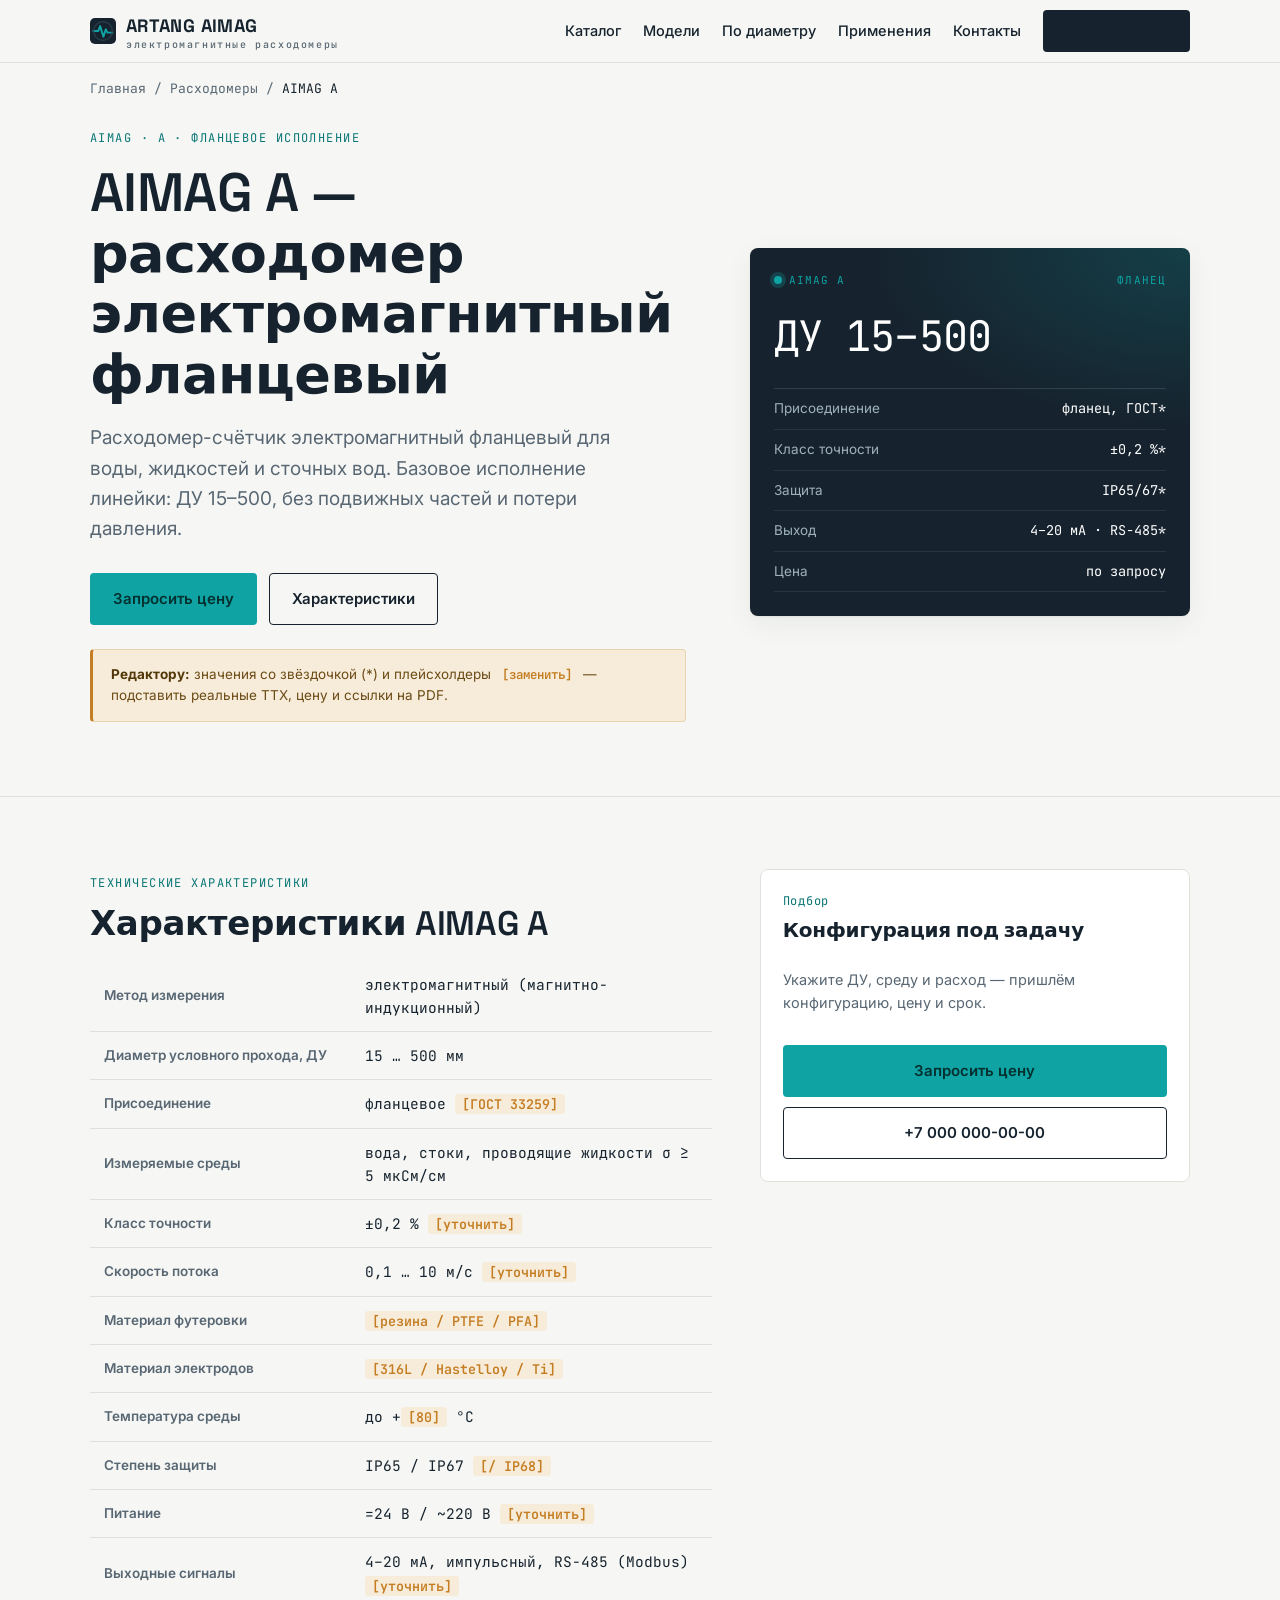
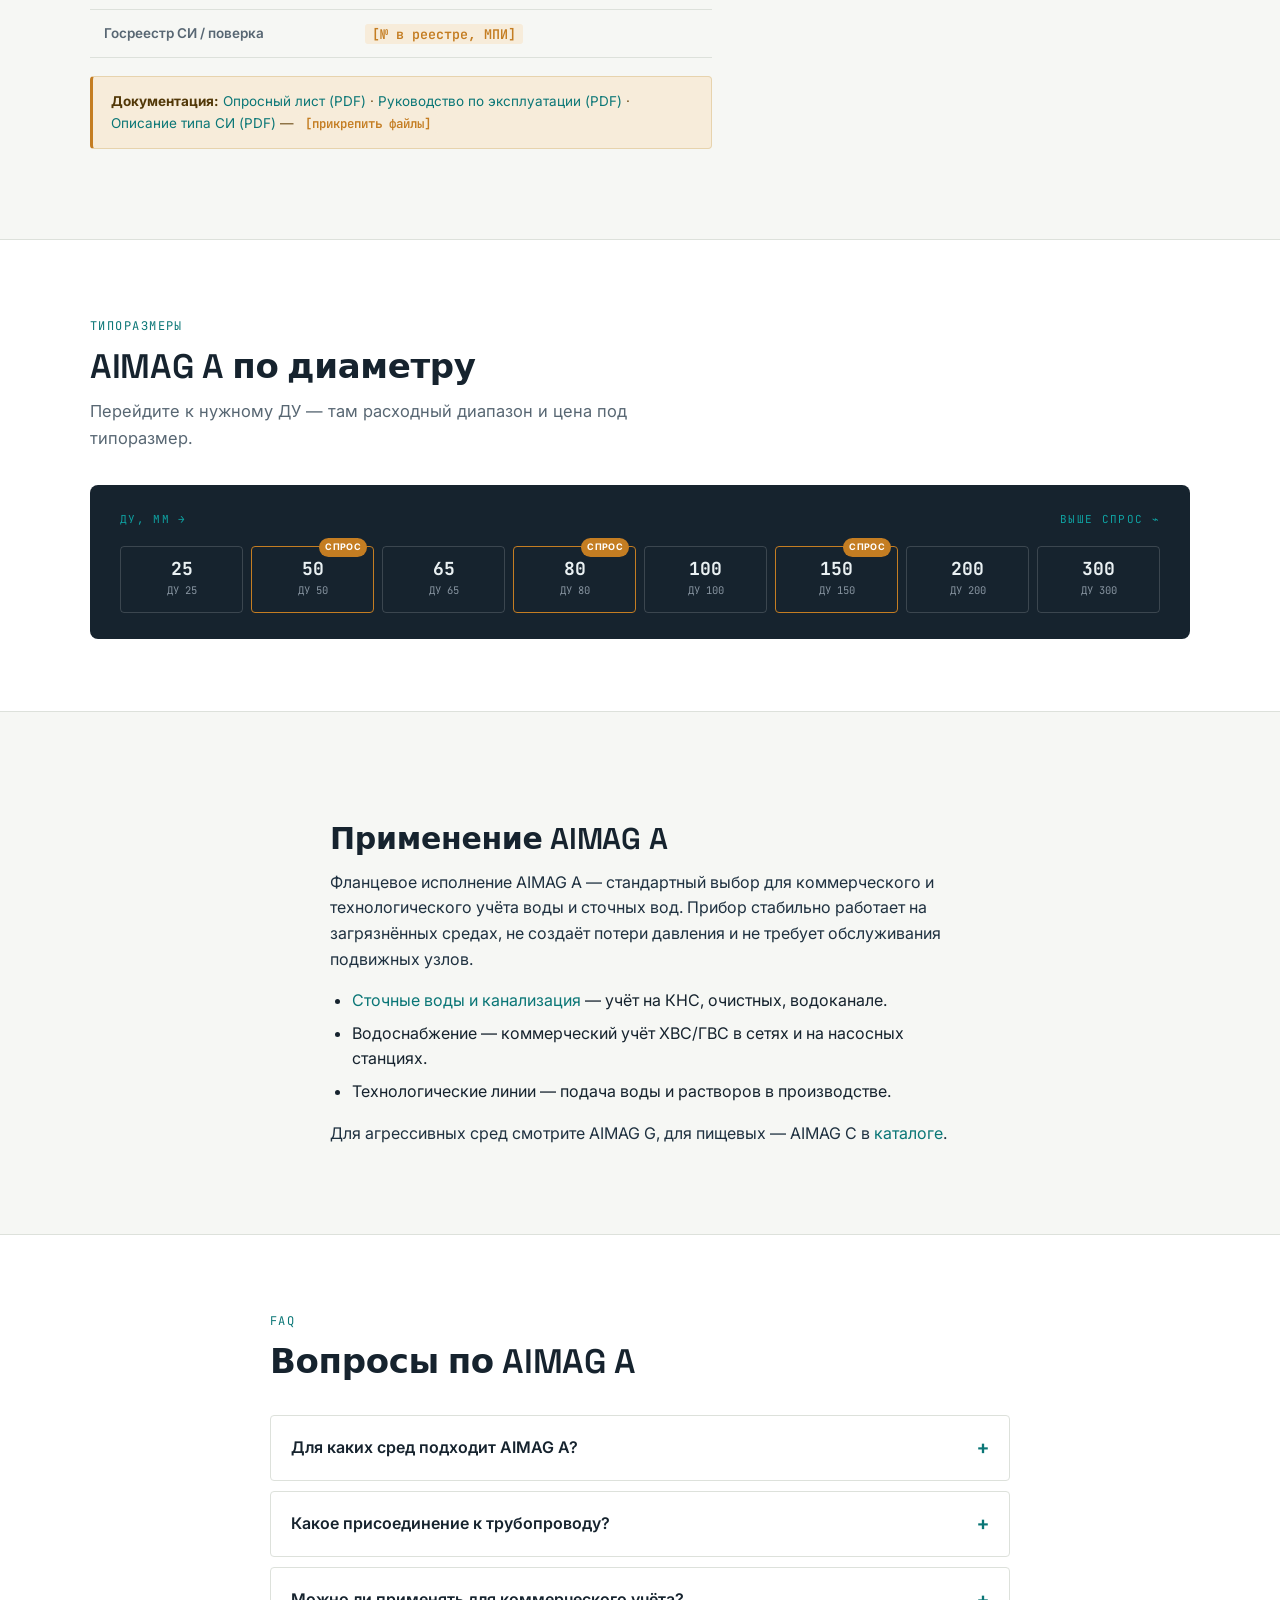
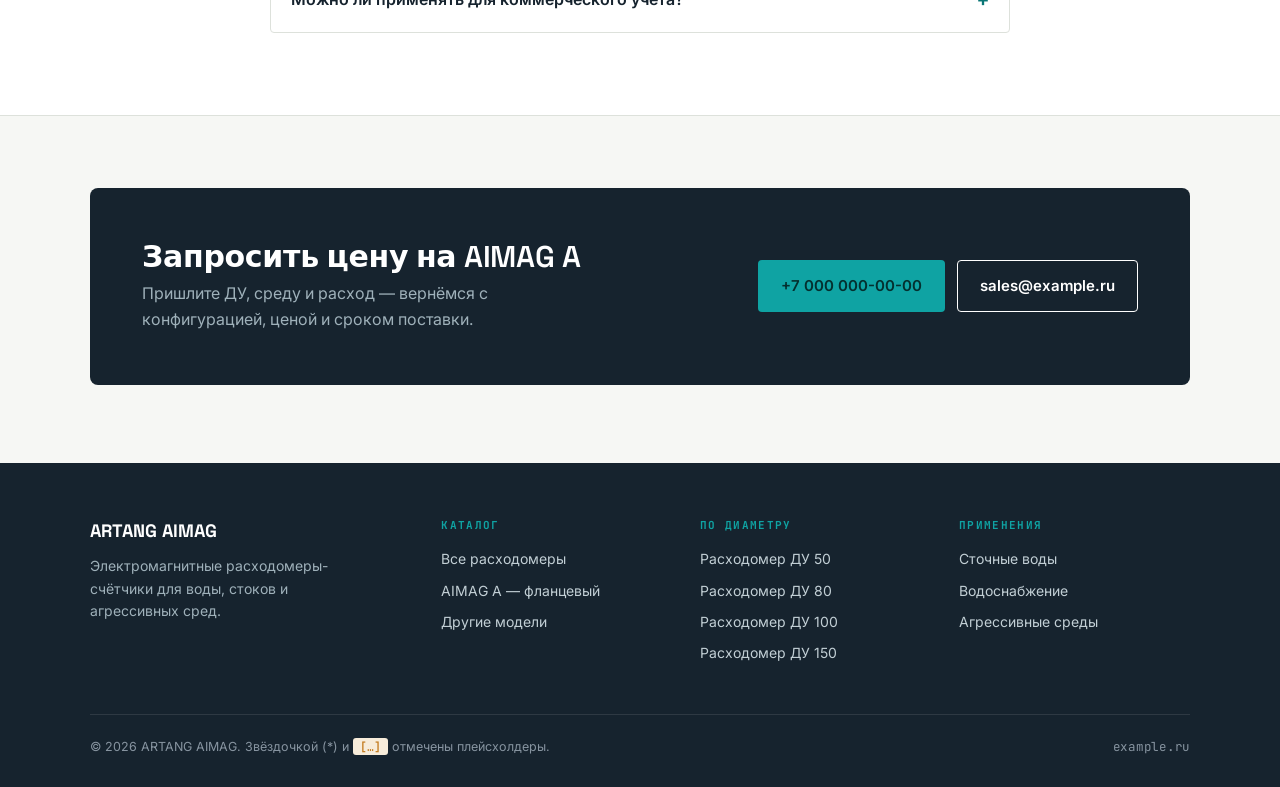
==== aimag-a/index.html @ 5b125af8 "Add files via upload" ====
<!DOCTYPE html>
<html lang="ru">
<head>
<meta charset="utf-8">
<meta name="viewport" content="width=device-width, initial-scale=1">
<title>AIMAG A — расходомер электромагнитный фланцевый: цена, характеристики, купить</title>
<meta name="description" content="AIMAG A — расходомер-счётчик электромагнитный фланцевый для воды и сточных вод. ДУ 15–500, фланцевое присоединение, выход 4–20 мА / RS-485. Характеристики, документация, цена и подбор.">
<link rel="canonical" href="https://example.ru/aimag-a/">
<link rel="icon" href="/assets/favicon.svg" type="image/svg+xml">
<meta property="og:type" content="product">
<meta property="og:locale" content="ru_RU">
<meta property="og:title" content="AIMAG A — расходомер электромагнитный фланцевый">
<meta property="og:description" content="Фланцевый электромагнитный расходомер-счётчик для воды и стоков. ДУ 15–500.">
<meta property="og:url" content="https://example.ru/aimag-a/">
<link rel="preconnect" href="https://fonts.googleapis.com">
<link rel="preconnect" href="https://fonts.gstatic.com" crossorigin>
<link href="https://fonts.googleapis.com/css2?family=Space+Grotesk:wght@500;600;700&family=Inter:wght@400;500;600&family=JetBrains+Mono:wght@400;500;600&display=swap" rel="stylesheet">
<link rel="stylesheet" href="/assets/site.css">
<script type="application/ld+json">
{"@context":"https://schema.org","@graph":[
 {"@type":"Product","@id":"https://example.ru/aimag-a/#product","name":"AIMAG A — расходомер электромагнитный фланцевый","brand":{"@type":"Brand","name":"ARTANG AIMAG"},"category":"Электромагнитные расходомеры","description":"Фланцевый электромагнитный расходомер-счётчик для воды, жидкостей и сточных вод. ДУ 15–500.","sku":"AIMAG-A","offers":{"@type":"Offer","priceCurrency":"RUB","price":"0","availability":"https://schema.org/InStock","url":"https://example.ru/aimag-a/","seller":{"@type":"Organization","name":"ARTANG AIMAG"}}},
 {"@type":"BreadcrumbList","itemListElement":[
   {"@type":"ListItem","position":1,"name":"Главная","item":"https://example.ru/"},
   {"@type":"ListItem","position":2,"name":"Электромагнитные расходомеры","item":"https://example.ru/elektromagnitnye-rashodomery/"},
   {"@type":"ListItem","position":3,"name":"AIMAG A — фланцевый","item":"https://example.ru/aimag-a/"}]},
 {"@type":"FAQPage","mainEntity":[
   {"@type":"Question","name":"Для каких сред подходит AIMAG A?","acceptedAnswer":{"@type":"Answer","text":"Для электропроводящих жидкостей: питьевой и технической воды, сточных вод, растворов с проводимостью от 5 мкСм/см."}},
   {"@type":"Question","name":"Какое присоединение у AIMAG A?","acceptedAnswer":{"@type":"Answer","text":"Фланцевое присоединение по ГОСТ для ДУ 15–500. Ответные фланцы и крепёж — по запросу."}}]}
]}
</script>
</head>
<body>

<header class="site-head">
  <div class="wrap row">
    <a class="brand" href="/"><svg class="mark" viewBox="0 0 32 32" aria-hidden="true"><rect width="32" height="32" rx="6" fill="#16232e"/><path d="M4 16h6l2.5-6 4 13 3-9 2 4h6" fill="none" stroke="#0fa3a3" stroke-width="2.4" stroke-linecap="round" stroke-linejoin="round"/><circle cx="16" cy="16" r="11.5" fill="none" stroke="#2c4150" stroke-width="1.4"/></svg><span>ARTANG&nbsp;AIMAG<small>электромагнитные расходомеры</small></span></a>
    <button class="burger" aria-label="Меню" onclick="document.getElementById('nav').classList.toggle('open')">☰</button>
    <nav class="nav" id="nav">
      <a href="/elektromagnitnye-rashodomery/">Каталог</a>
      <a href="/elektromagnitnye-rashodomery/#modeli">Модели</a>
      <a href="/elektromagnitnye-rashodomery/#diametry">По диаметру</a>
      <a href="/elektromagnitnye-rashodomery/#primeneniya">Применения</a>
      <a href="/#kontakty">Контакты</a>
      <a class="head-cta" href="#zapros">Запросить цену</a>
    </nav>
  </div>
</header>

<div class="wrap"><nav class="crumbs"><a href="/">Главная</a> / <a href="/elektromagnitnye-rashodomery/">Расходомеры</a> / <span>AIMAG A</span></nav></div>

<main>
  <section class="hero" style="padding-top:8px">
    <div class="wrap hero-grid">
      <div>
        <span class="eyebrow">AIMAG · A · фланцевое исполнение</span>
        <h1>AIMAG A — расходомер электромагнитный фланцевый</h1>
        <p class="lede">Расходомер-счётчик электромагнитный фланцевый для воды, жидкостей и сточных вод. Базовое исполнение линейки: ДУ 15–500, без подвижных частей и потери давления.</p>
        <div class="hero-cta">
          <a class="btn btn-primary" href="#zapros">Запросить цену</a>
          <a class="btn btn-ghost" href="#harakteristiki">Характеристики</a>
        </div>
        <div class="note" style="margin-top:24px"><b>Редактору:</b> значения со звёздочкой (*) и плейсхолдеры <span class="ph">[заменить]</span> — подставить реальные ТТХ, цену и ссылки на PDF.</div>
      </div>
      <aside class="readout" aria-label="Параметры AIMAG A">
        <div class="rd-top"><span><span class="rd-dot"></span>AIMAG A</span><span>фланец</span></div>
        <div class="rd-main mono">ДУ 15–500</div>
        <div class="rd-rows">
          <div class="rd-row"><span class="k">Присоединение</span><span class="v">фланец, ГОСТ*</span></div>
          <div class="rd-row"><span class="k">Класс точности</span><span class="v">±0,2 %*</span></div>
          <div class="rd-row"><span class="k">Защита</span><span class="v">IP65/67*</span></div>
          <div class="rd-row"><span class="k">Выход</span><span class="v">4–20 мА · RS-485*</span></div>
          <div class="rd-row"><span class="k">Цена</span><span class="v">по запросу</span></div>
        </div>
      </aside>
    </div>
  </section>

  <section class="section" id="harakteristiki">
    <div class="wrap" style="display:grid;grid-template-columns:1.3fr .9fr;gap:48px;align-items:start">
      <div>
        <div class="sec-head" style="margin-bottom:18px"><span class="eyebrow">Технические характеристики</span><h2>Характеристики AIMAG A</h2></div>
        <table class="spec-table">
          <tbody>
            <tr><th>Метод измерения</th><td>электромагнитный (магнитно-индукционный)</td></tr>
            <tr><th>Диаметр условного прохода, ДУ</th><td>15 … 500 мм</td></tr>
            <tr><th>Присоединение</th><td>фланцевое <span class="ph">[ГОСТ 33259]</span></td></tr>
            <tr><th>Измеряемые среды</th><td>вода, стоки, проводящие жидкости σ ≥ 5 мкСм/см</td></tr>
            <tr><th>Класс точности</th><td>±0,2 % <span class="ph">[уточнить]</span></td></tr>
            <tr><th>Скорость потока</th><td>0,1 … 10 м/с <span class="ph">[уточнить]</span></td></tr>
            <tr><th>Материал футеровки</th><td><span class="ph">[резина / PTFE / PFA]</span></td></tr>
            <tr><th>Материал электродов</th><td><span class="ph">[316L / Hastelloy / Ti]</span></td></tr>
            <tr><th>Температура среды</th><td>до +<span class="ph">[80]</span> °C</td></tr>
            <tr><th>Степень защиты</th><td>IP65 / IP67 <span class="ph">[/ IP68]</span></td></tr>
            <tr><th>Питание</th><td>=24 В / ~220 В <span class="ph">[уточнить]</span></td></tr>
            <tr><th>Выходные сигналы</th><td>4–20 мА, импульсный, RS-485 (Modbus) <span class="ph">[уточнить]</span></td></tr>
            <tr><th>Госреестр СИ / поверка</th><td><span class="ph">[№ в реестре, МПИ]</span></td></tr>
          </tbody>
        </table>
        <div class="note"><b>Документация:</b> <a href="#">Опросный лист (PDF)</a> · <a href="#">Руководство по эксплуатации (PDF)</a> · <a href="#">Описание типа СИ (PDF)</a> — <span class="ph">[прикрепить файлы]</span></div>
      </div>

      <aside>
        <div class="card" style="position:sticky;top:78px">
          <span class="code">Подбор</span>
          <h3 style="margin-bottom:12px">Конфигурация под задачу</h3>
          <p class="desc" style="flex:none">Укажите ДУ, среду и расход — пришлём конфигурацию, цену и срок.</p>
          <a class="btn btn-primary" style="margin-top:16px;justify-content:center" href="#zapros">Запросить цену</a>
          <a class="btn btn-ghost" style="margin-top:10px;justify-content:center" href="tel:+70000000000">+7 000 000-00-00</a>
        </div>
      </aside>
    </div>
  </section>

  <section class="section alt">
    <div class="wrap">
      <div class="sec-head"><span class="eyebrow">Типоразмеры</span><h2>AIMAG A по диаметру</h2><p>Перейдите к нужному ДУ — там расходный диапазон и цена под типоразмер.</p></div>
      <nav class="du-scale" aria-label="ДУ для AIMAG A">
        <div class="lbl"><span>ДУ, мм →</span><span>выше спрос ⌁</span></div>
        <div class="du-track">
          <a class="du-chip" href="/du-50/?d=25"><b>25</b><span>ДУ 25</span></a>
          <a class="du-chip hot" href="/du-50/"><b>50</b><span>ДУ 50</span></a>
          <a class="du-chip" href="/du-50/?d=65"><b>65</b><span>ДУ 65</span></a>
          <a class="du-chip hot" href="/du-50/?d=80"><b>80</b><span>ДУ 80</span></a>
          <a class="du-chip" href="/du-50/?d=100"><b>100</b><span>ДУ 100</span></a>
          <a class="du-chip hot" href="/du-50/?d=150"><b>150</b><span>ДУ 150</span></a>
          <a class="du-chip" href="/du-50/?d=200"><b>200</b><span>ДУ 200</span></a>
          <a class="du-chip" href="/du-50/?d=300"><b>300</b><span>ДУ 300</span></a>
        </div>
      </nav>
    </div>
  </section>

  <section class="section">
    <div class="wrap prose">
      <h2>Применение AIMAG A</h2>
      <p>Фланцевое исполнение AIMAG A — стандартный выбор для коммерческого и технологического учёта воды и сточных вод. Прибор стабильно работает на загрязнённых средах, не создаёт потери давления и не требует обслуживания подвижных узлов.</p>
      <ul>
        <li><a href="/rashodomer-stochnyh-vod/">Сточные воды и канализация</a> — учёт на КНС, очистных, водоканале.</li>
        <li>Водоснабжение — коммерческий учёт ХВС/ГВС в сетях и на насосных станциях.</li>
        <li>Технологические линии — подача воды и растворов в производстве.</li>
      </ul>
      <p>Для агрессивных сред смотрите AIMAG G, для пищевых — AIMAG C в <a href="/elektromagnitnye-rashodomery/#modeli">каталоге</a>.</p>
    </div>
  </section>

  <section class="section alt">
    <div class="wrap" style="max-width:820px">
      <div class="sec-head"><span class="eyebrow">FAQ</span><h2>Вопросы по AIMAG A</h2></div>
      <div class="faq">
        <details><summary>Для каких сред подходит AIMAG A?</summary><div class="ans">Для электропроводящих жидкостей: питьевой и технической воды, сточных вод, растворов с проводимостью от 5 мкСм/см.</div></details>
        <details><summary>Какое присоединение к трубопроводу?</summary><div class="ans">Фланцевое для ДУ 15–500. Тип фланцев и крепёж уточняются при заказе под ваш стандарт.</div></details>
        <details><summary>Можно ли применять для коммерческого учёта?</summary><div class="ans">Да, при действующей поверке и внесении типа в Госреестр СИ. Сведения предоставляются при заказе.</div></details>
      </div>
    </div>
  </section>

  <section class="section" id="zapros">
    <div class="wrap"><div class="cta-band">
      <div><h2>Запросить цену на AIMAG A</h2><p>Пришлите ДУ, среду и расход — вернёмся с конфигурацией, ценой и сроком поставки.</p></div>
      <div style="display:flex;gap:12px;flex-wrap:wrap">
        <a class="btn btn-primary" href="tel:+70000000000">+7 000 000-00-00</a>
        <a class="btn btn-ghost" style="color:#fff;border-color:#fff" href="mailto:sales@example.ru">sales@example.ru</a>
      </div>
    </div></div>
  </section>
</main>

<footer class="site-foot">
  <div class="wrap">
    <div class="foot-grid">
      <div><div class="foot-brand">ARTANG AIMAG</div><p style="margin-top:10px;font-size:14px;max-width:30ch">Электромагнитные расходомеры-счётчики для воды, стоков и агрессивных сред.</p></div>
      <div><h4>Каталог</h4><a href="/elektromagnitnye-rashodomery/">Все расходомеры</a><a href="/aimag-a/">AIMAG A — фланцевый</a><a href="/elektromagnitnye-rashodomery/#modeli">Другие модели</a></div>
      <div><h4>По диаметру</h4><a href="/du-50/">Расходомер ДУ 50</a><a href="/du-50/?d=80">Расходомер ДУ 80</a><a href="/du-50/?d=100">Расходомер ДУ 100</a><a href="/du-50/?d=150">Расходомер ДУ 150</a></div>
      <div><h4>Применения</h4><a href="/rashodomer-stochnyh-vod/">Сточные воды</a><a href="/elektromagnitnye-rashodomery/#primeneniya">Водоснабжение</a><a href="/elektromagnitnye-rashodomery/#primeneniya">Агрессивные среды</a></div>
    </div>
    <div class="foot-bot"><span>© 2026 ARTANG AIMAG. Звёздочкой (*) и <span class="ph">[…]</span> отмечены плейсхолдеры.</span><span class="mono">example.ru</span></div>
  </div>
</footer>
</body>
</html>
---- assets/site.css ----
/* ARTANG AIMAG — электромагнитные расходомеры · приборная дизайн-система КИПиА */
:root{
  --ink:#16232e;--ink-2:#1f3140;--paper:#f6f7f4;--paper-2:#eef0eb;--card:#ffffff;
  --steel:#586773;--steel-2:#8794a0;--line:#dde1db;
  --signal:#0fa3a3;--signal-dp:#0a7676;--signal-bg:#e3f4f3;
  --amber:#c47d22;--amber-bg:#f7ecda;--danger:#b4452f;
  --maxw:1180px;--gut:clamp(18px,4vw,40px);--r:4px;--r-lg:8px;
  --shadow:0 1px 2px rgba(22,35,46,.06),0 8px 28px rgba(22,35,46,.06);
  --f-disp:"Space Grotesk",system-ui,sans-serif;
  --f-body:"Inter",system-ui,-apple-system,sans-serif;
  --f-mono:"JetBrains Mono",ui-monospace,"SF Mono",Menlo,monospace;
}
*{box-sizing:border-box}
html{scroll-behavior:smooth}
body{margin:0;background:var(--paper);color:var(--ink);font-family:var(--f-body);font-size:16px;line-height:1.6;-webkit-font-smoothing:antialiased;text-rendering:optimizeLegibility}
img{max-width:100%;display:block}
a{color:var(--signal-dp);text-decoration:none}
a:hover{text-decoration:underline}
h1,h2,h3{font-family:var(--f-disp);font-weight:600;line-height:1.12;letter-spacing:-.01em;color:var(--ink);margin:0}
.wrap{max-width:var(--maxw);margin:0 auto;padding-inline:var(--gut)}
.mono{font-family:var(--f-mono);font-variant-numeric:tabular-nums;letter-spacing:-.02em}
.eyebrow{font-family:var(--f-mono);font-size:12px;letter-spacing:.12em;text-transform:uppercase;color:var(--signal-dp)}
.site-head{position:sticky;top:0;z-index:50;background:rgba(246,247,244,.86);backdrop-filter:saturate(1.2) blur(10px);border-bottom:1px solid var(--line)}
.site-head .row{display:flex;align-items:center;gap:24px;height:62px}
.brand{display:flex;align-items:center;gap:10px;font-family:var(--f-disp);font-weight:700;font-size:18px;letter-spacing:.02em;color:var(--ink)}
.brand:hover{text-decoration:none}
.brand .mark{width:26px;height:26px;flex:0 0 auto}
.brand small{font-family:var(--f-mono);font-weight:500;font-size:10px;letter-spacing:.16em;color:var(--steel);display:block;line-height:1}
.nav{display:flex;gap:22px;margin-left:auto;align-items:center}
.nav a{color:var(--ink);font-size:14.5px;font-weight:500}
.nav a:hover{color:var(--signal-dp);text-decoration:none}
.head-cta{display:inline-flex;align-items:center;gap:8px;background:var(--ink);color:#fff;padding:9px 16px;border-radius:var(--r);font-size:14px;font-weight:600}
.head-cta:hover{background:var(--signal-dp);text-decoration:none}
.burger{display:none;margin-left:auto;background:none;border:1px solid var(--line);border-radius:var(--r);width:40px;height:38px;cursor:pointer;color:var(--ink);font-size:18px}
.btn{display:inline-flex;align-items:center;gap:9px;font-weight:600;font-size:15px;padding:13px 22px;border-radius:var(--r);border:1px solid transparent;cursor:pointer;transition:.15s}
.btn-primary{background:var(--signal);color:#04302f}
.btn-primary:hover{background:var(--signal-dp);color:#fff;text-decoration:none}
.btn-ghost{background:transparent;color:var(--ink);border-color:var(--ink)}
.btn-ghost:hover{background:var(--ink);color:#fff;text-decoration:none}
.hero{padding:clamp(40px,7vw,84px) 0 clamp(34px,5vw,56px);border-bottom:1px solid var(--line)}
.hero-grid{display:grid;grid-template-columns:1.15fr .85fr;gap:clamp(28px,5vw,64px);align-items:center}
.hero h1{font-size:clamp(32px,5.2vw,54px);margin:14px 0 0}
.hero p.lede{font-size:clamp(16px,2vw,19px);color:var(--steel);max-width:46ch;margin:18px 0 0}
.hero-cta{display:flex;gap:12px;flex-wrap:wrap;margin-top:28px}
.hero-meta{display:flex;gap:28px;margin-top:30px;flex-wrap:wrap}
.hero-meta b{font-family:var(--f-disp);font-size:22px;display:block;color:var(--ink)}
.hero-meta span{font-size:12.5px;color:var(--steel)}
.readout{background:var(--ink);color:#dfe7ea;border-radius:var(--r-lg);padding:24px;box-shadow:var(--shadow);position:relative;overflow:hidden}
.readout::before{content:"";position:absolute;inset:0;background:radial-gradient(120% 80% at 100% 0%,rgba(15,163,163,.22),transparent 60%)}
.readout .rd-top{display:flex;justify-content:space-between;align-items:center;position:relative;font-family:var(--f-mono);font-size:11px;letter-spacing:.1em;text-transform:uppercase;color:var(--signal)}
.readout .rd-dot{width:8px;height:8px;border-radius:50%;background:var(--signal);box-shadow:0 0 0 4px rgba(15,163,163,.25);display:inline-block;margin-right:7px;animation:pulse 2.4s ease-in-out infinite}
@keyframes pulse{0%,100%{opacity:1}50%{opacity:.35}}
.readout .rd-main{position:relative;font-family:var(--f-mono);font-size:clamp(30px,5vw,42px);color:#fff;margin:14px 0 2px;font-variant-numeric:tabular-nums}
.readout .rd-unit{font-size:.42em;color:var(--signal);margin-left:6px}
.readout .rd-rows{position:relative;margin-top:18px;border-top:1px solid rgba(255,255,255,.12)}
.rd-row{display:flex;justify-content:space-between;padding:9px 0;border-bottom:1px solid rgba(255,255,255,.08);font-size:13.5px}
.rd-row .k{color:#9fb1ba}
.rd-row .v{font-family:var(--f-mono);color:#fff}
.section{padding:clamp(44px,6vw,72px) 0}
.section.alt{background:var(--card);border-block:1px solid var(--line)}
.sec-head{max-width:62ch;margin-bottom:34px}
.sec-head h2{font-size:clamp(24px,3.4vw,34px);margin-top:10px}
.sec-head p{color:var(--steel);margin:12px 0 0;font-size:16.5px}
.du-scale{background:var(--ink);border-radius:var(--r-lg);padding:26px clamp(18px,3vw,30px);color:#cdd8dd}
.du-scale .lbl{font-family:var(--f-mono);font-size:11px;letter-spacing:.12em;text-transform:uppercase;color:var(--signal);margin-bottom:18px;display:flex;justify-content:space-between}
.du-track{display:flex;gap:8px;flex-wrap:wrap}
.du-chip{flex:1 1 78px;min-width:72px;text-align:center;border:1px solid rgba(255,255,255,.16);border-radius:var(--r);padding:13px 8px;color:#eaf1f3;font-family:var(--f-mono);transition:.15s;position:relative}
.du-chip:hover{background:var(--signal);color:#04302f;border-color:var(--signal);text-decoration:none}
.du-chip b{display:block;font-size:18px;line-height:1}
.du-chip span{font-size:10.5px;color:var(--steel-2);display:block;margin-top:4px}
.du-chip:hover span{color:#04302f}
.du-chip.hot{border-color:var(--amber)}
.du-chip.hot::after{content:"спрос";position:absolute;top:-9px;right:6px;background:var(--amber);color:#fff;font-family:var(--f-body);font-size:9px;font-weight:700;letter-spacing:.04em;padding:2px 6px;border-radius:99px;text-transform:uppercase}
.grid{display:grid;gap:18px}
.grid-3{grid-template-columns:repeat(3,1fr)}
.grid-2{grid-template-columns:repeat(2,1fr)}
.card{background:var(--card);border:1px solid var(--line);border-radius:var(--r-lg);padding:22px;transition:.18s;display:flex;flex-direction:column}
.card:hover{border-color:var(--signal);box-shadow:var(--shadow);transform:translateY(-2px);text-decoration:none}
.card .code{font-family:var(--f-mono);font-size:12px;letter-spacing:.06em;color:var(--signal-dp)}
.card h3{font-size:20px;margin:8px 0 6px}
.card .desc{color:var(--steel);font-size:14.5px;flex:1}
.card .specs{display:flex;gap:16px;margin:16px 0;font-family:var(--f-mono);font-size:12.5px;color:var(--ink);flex-wrap:wrap}
.card .specs b{color:var(--signal-dp)}
.card .more{font-weight:600;font-size:14px;color:var(--ink);display:inline-flex;align-items:center;gap:6px}
.card:hover .more{color:var(--signal-dp)}
.app{display:flex;gap:16px;align-items:flex-start;padding:20px;background:var(--card);border:1px solid var(--line);border-radius:var(--r-lg);transition:.15s}
.app:hover{border-color:var(--signal);text-decoration:none}
.app .ico{flex:0 0 auto;width:42px;height:42px;border-radius:var(--r);background:var(--signal-bg);display:grid;place-items:center;color:var(--signal-dp)}
.app h3{font-size:17px;margin-bottom:4px}
.app p{color:var(--steel);font-size:14px;margin:0}
.spec-table{width:100%;border-collapse:collapse;font-size:14.5px}
.spec-table th,.spec-table td{text-align:left;padding:12px 14px;border-bottom:1px solid var(--line)}
.spec-table th{font-weight:600;color:var(--steel);width:42%;font-size:13.5px}
.spec-table td{font-family:var(--f-mono);color:var(--ink)}
.ph{background:var(--amber-bg);color:var(--amber);padding:1px 7px;border-radius:3px;font-family:var(--f-mono);font-size:.92em;font-weight:600}
.trust{display:grid;grid-template-columns:repeat(4,1fr);gap:1px;background:var(--line);border:1px solid var(--line);border-radius:var(--r-lg);overflow:hidden}
.trust>div{background:var(--card);padding:22px}
.trust b{font-family:var(--f-disp);font-size:26px;display:block;color:var(--ink)}
.trust .mono{color:var(--signal-dp)}
.trust span{font-size:13px;color:var(--steel);margin-top:4px;display:block}
.faq details{border:1px solid var(--line);border-radius:var(--r);background:var(--card);margin-bottom:10px;overflow:hidden}
.faq summary{padding:16px 20px;cursor:pointer;font-weight:600;font-size:16px;list-style:none;display:flex;justify-content:space-between;gap:12px;align-items:center}
.faq summary::-webkit-details-marker{display:none}
.faq summary::after{content:"+";font-family:var(--f-mono);color:var(--signal-dp);font-size:20px;flex:0 0 auto}
.faq details[open] summary::after{content:"\2212"}
.faq .ans{padding:0 20px 18px;color:var(--steel);font-size:15px}
.crumbs{font-size:13px;color:var(--steel);padding:16px 0;font-family:var(--f-mono)}
.crumbs a{color:var(--steel)}.crumbs a:hover{color:var(--signal-dp)}
.crumbs span{color:var(--ink)}
.prose{max-width:70ch}
.prose p{margin:0 0 16px;color:var(--ink-2)}
.prose h2{font-size:clamp(22px,3vw,30px);margin:38px 0 14px}
.prose h3{font-size:19px;margin:26px 0 10px}
.prose ul{margin:0 0 16px;padding-left:22px}.prose li{margin-bottom:7px}
.note{background:var(--amber-bg);border:1px solid #e7d3ad;border-left:3px solid var(--amber);border-radius:var(--r);padding:14px 18px;font-size:13.5px;color:#6b4a14;margin:18px 0}
.note b{color:#523808}
.cta-band{background:var(--ink);color:#dfe7ea;border-radius:var(--r-lg);padding:clamp(30px,5vw,52px);display:flex;align-items:center;justify-content:space-between;gap:28px;flex-wrap:wrap}
.cta-band h2{color:#fff;font-size:clamp(22px,3vw,30px);max-width:24ch}
.cta-band p{color:#9fb1ba;margin:8px 0 0;max-width:40ch}
.site-foot{background:var(--ink);color:#9fb1ba;padding:54px 0 30px;margin-top:6px}
.foot-grid{display:grid;grid-template-columns:1.4fr 1fr 1fr 1fr;gap:28px}
.foot-grid h4{font-family:var(--f-mono);font-size:11px;letter-spacing:.12em;text-transform:uppercase;color:var(--signal);margin:0 0 14px}
.foot-grid a{color:#c2cfd5;font-size:14px;display:block;margin-bottom:9px}
.foot-grid a:hover{color:#fff}
.foot-brand{color:#fff;font-family:var(--f-disp);font-weight:700;font-size:18px}
.foot-bot{border-top:1px solid rgba(255,255,255,.1);margin-top:40px;padding-top:22px;display:flex;justify-content:space-between;gap:16px;flex-wrap:wrap;font-size:12.5px;color:var(--steel-2)}
.center{text-align:center}
hr.rule{border:none;border-top:1px solid var(--line);margin:0}
@media (max-width:900px){
  .hero-grid{grid-template-columns:1fr}.grid-3{grid-template-columns:repeat(2,1fr)}
  .foot-grid{grid-template-columns:1fr 1fr}.trust{grid-template-columns:repeat(2,1fr)}
  .nav{display:none}.burger{display:block}
  .nav.open{display:flex;position:absolute;top:62px;left:0;right:0;flex-direction:column;background:var(--paper);border-bottom:1px solid var(--line);padding:16px var(--gut);gap:4px}
  .nav.open a{padding:10px 0;width:100%}.nav.open .head-cta{margin-top:8px}
}
@media (max-width:560px){.grid-3,.grid-2{grid-template-columns:1fr}.trust{grid-template-columns:1fr 1fr}.cta-band{flex-direction:column;align-items:flex-start}}
@media (prefers-reduced-motion:reduce){*{animation:none!important;transition:none!important;scroll-behavior:auto!important}}
:focus-visible{outline:2px solid var(--signal);outline-offset:2px;border-radius:2px}
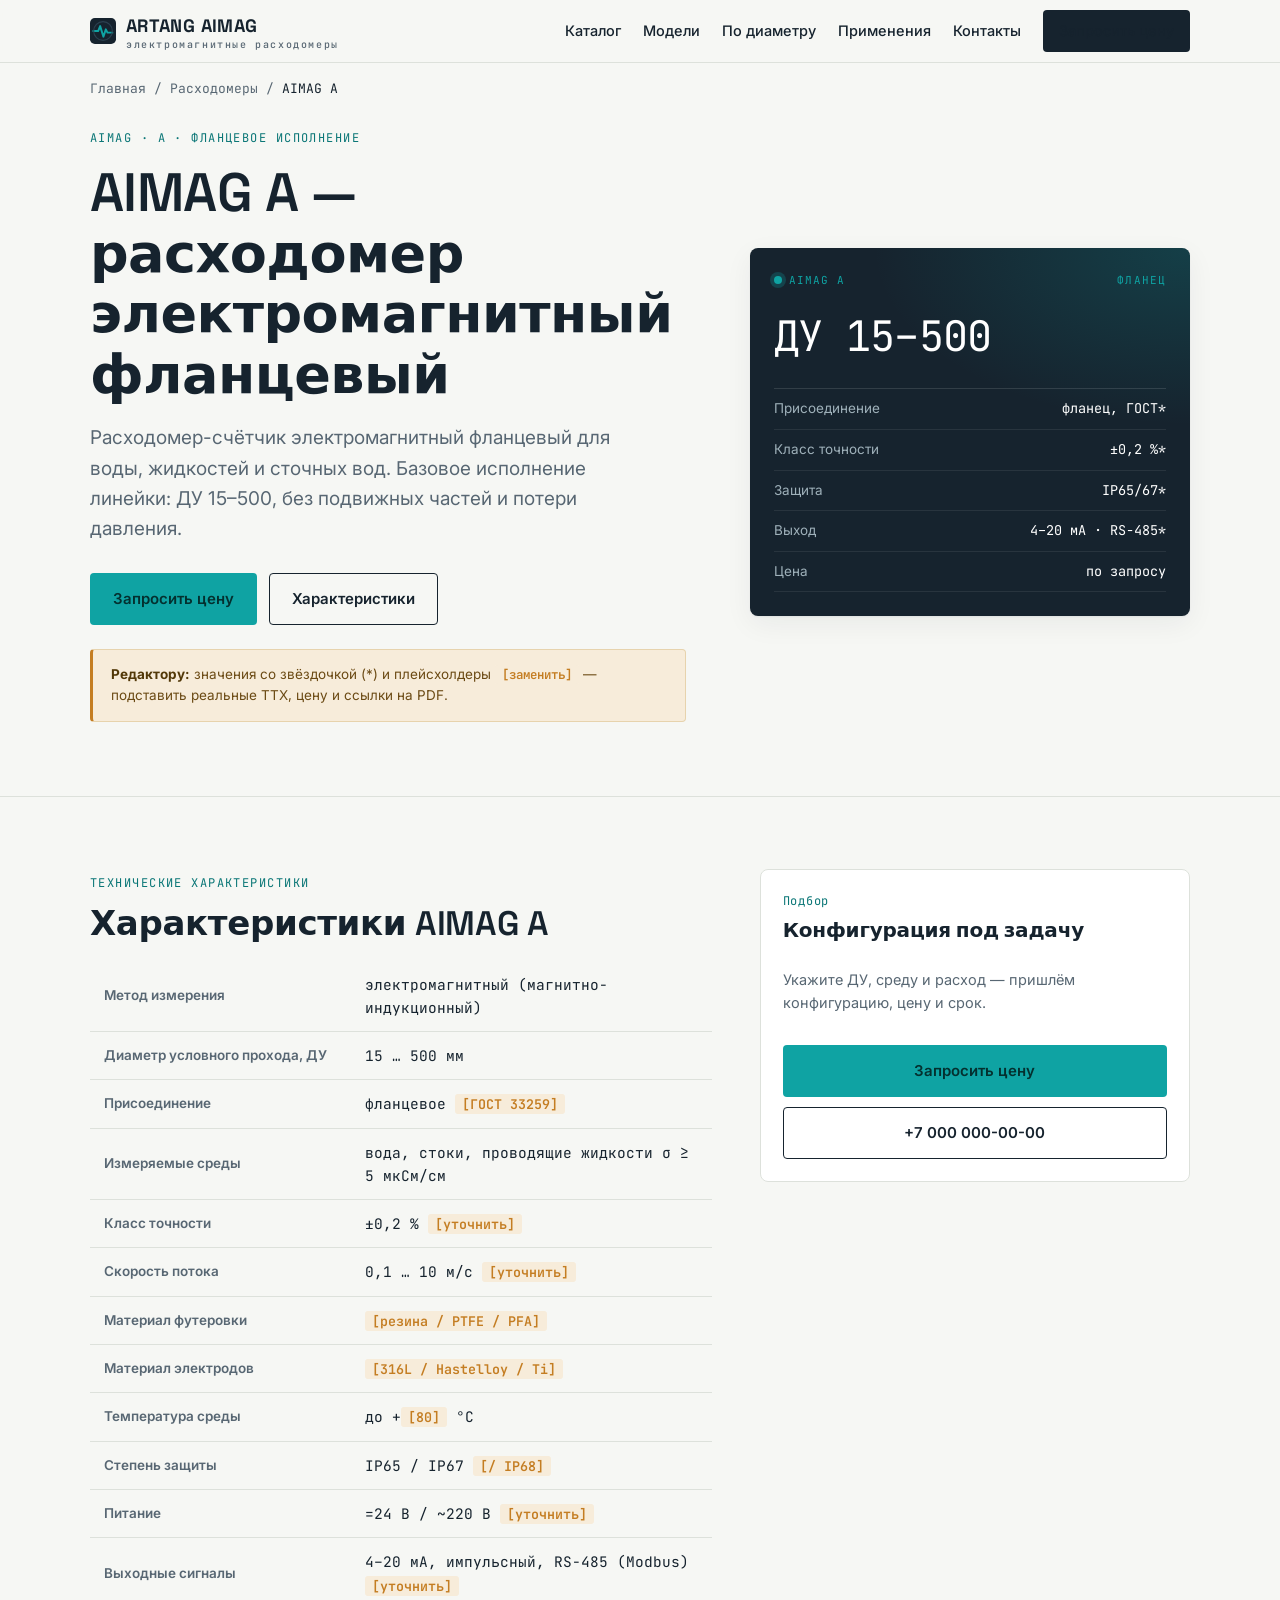
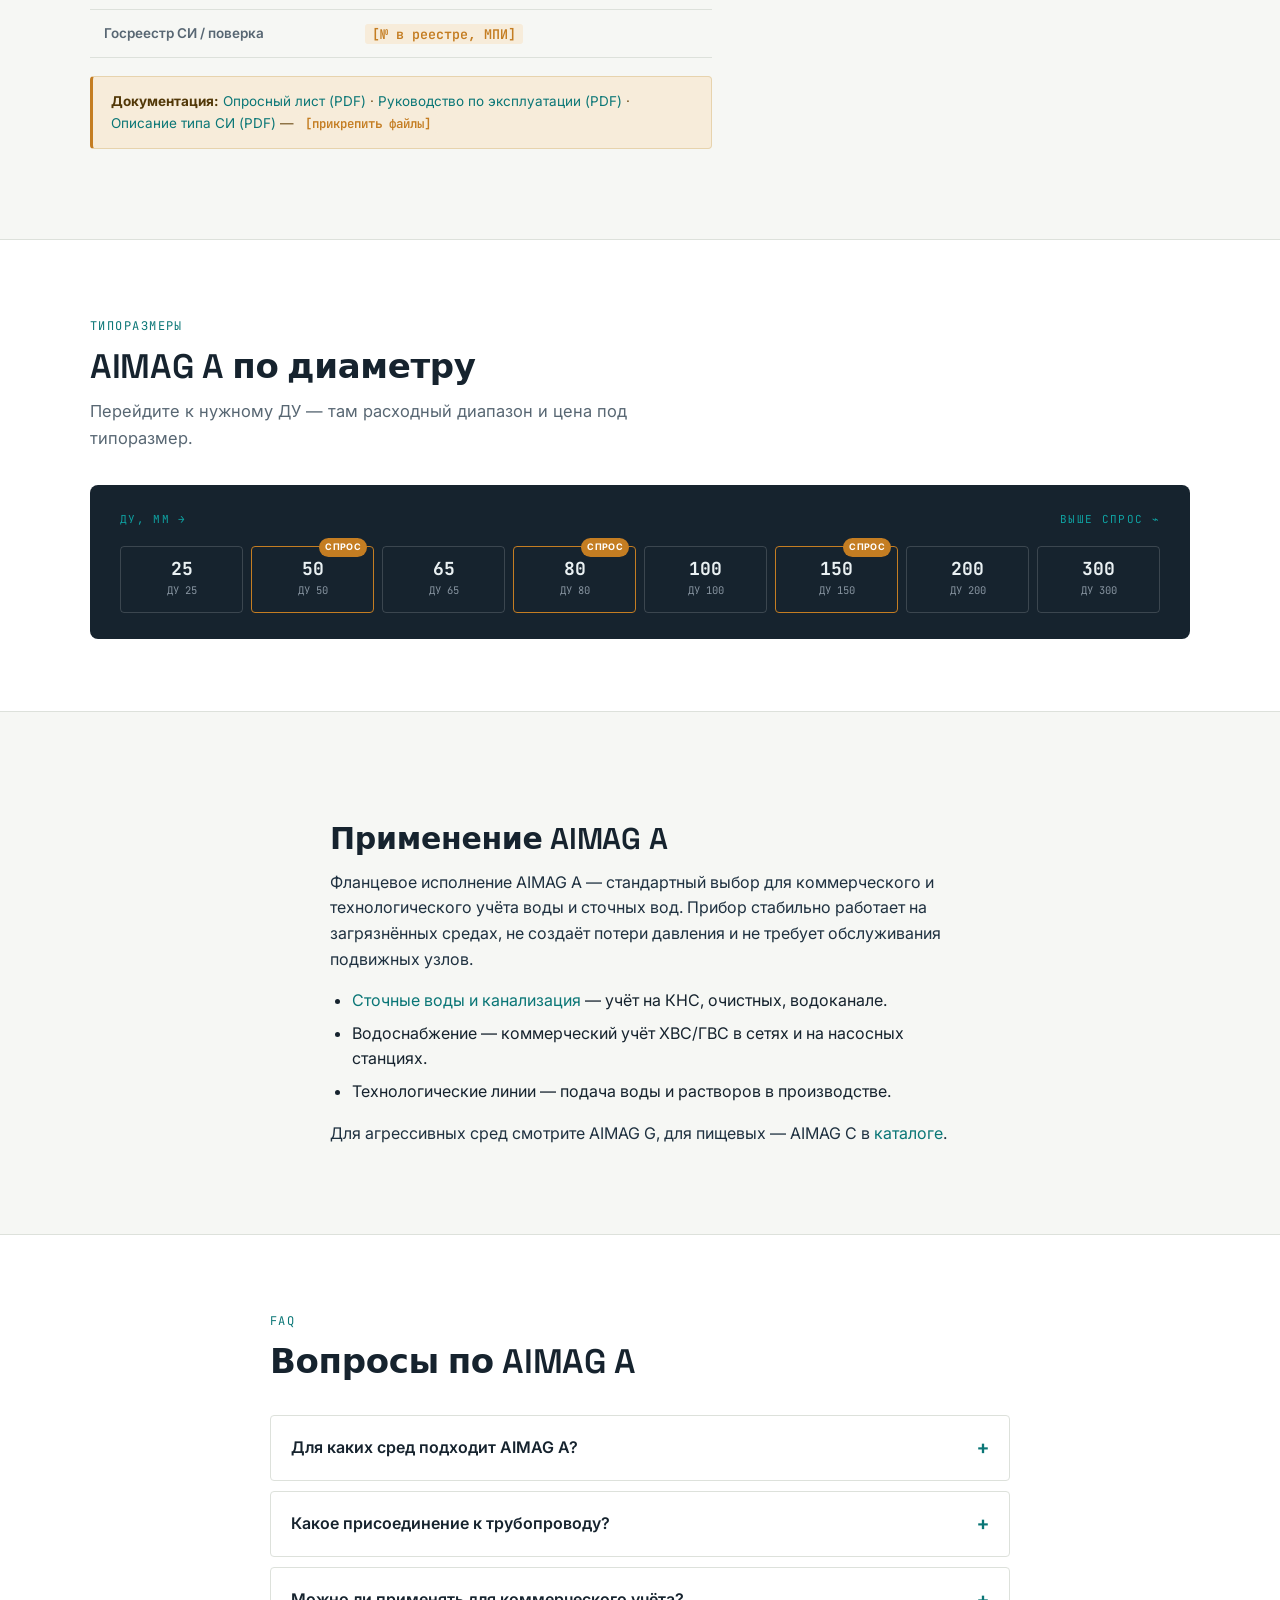
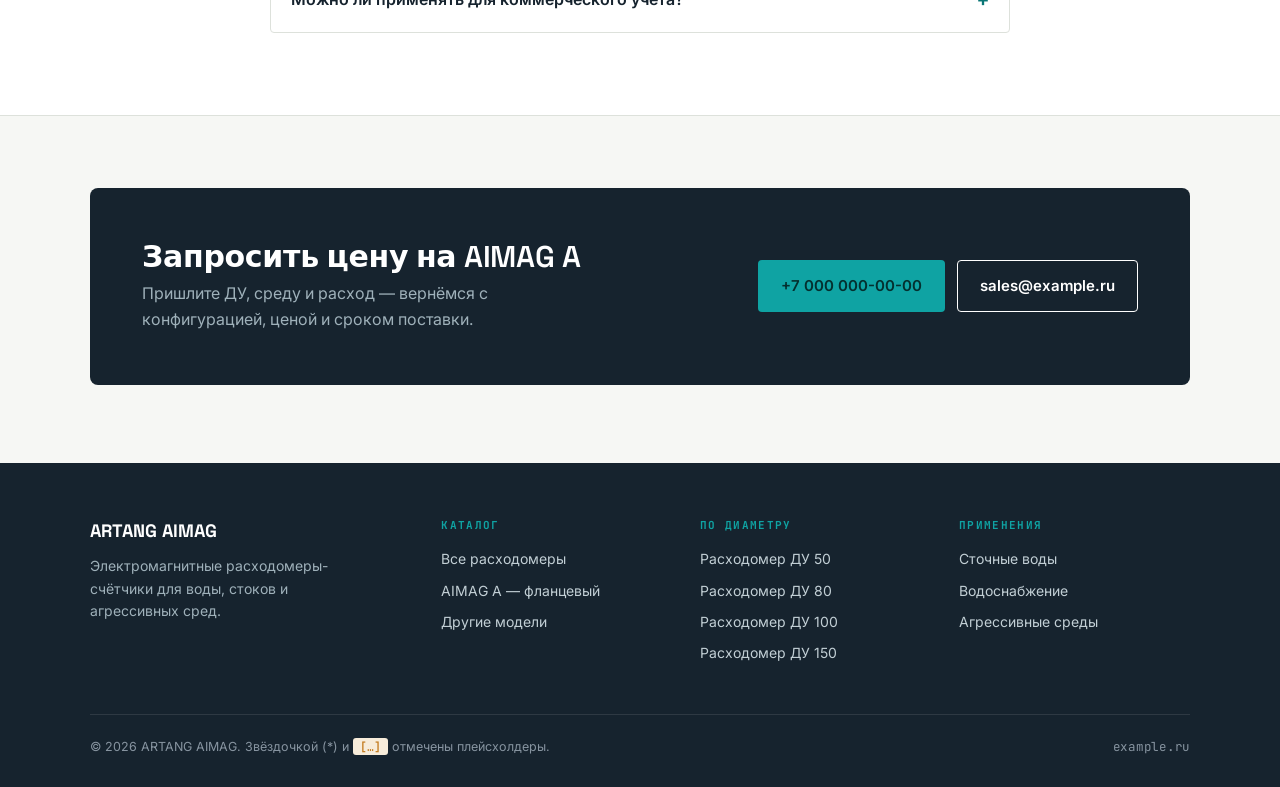
==== commit c1e688ed: "Add files via upload" ====
--- a/aimag-a/index.html
+++ b/aimag-a/index.html
@@ -6,7 +6,7 @@
 <title>AIMAG A — расходомер электромагнитный фланцевый: цена, характеристики, купить</title>
 <meta name="description" content="AIMAG A — расходомер-счётчик электромагнитный фланцевый для воды и сточных вод. ДУ 15–500, фланцевое присоединение, выход 4–20 мА / RS-485. Характеристики, документация, цена и подбор.">
 <link rel="canonical" href="https://example.ru/aimag-a/">
-<link rel="icon" href="/assets/favicon.svg" type="image/svg+xml">
+<link rel="icon" href="../assets/favicon.svg" type="image/svg+xml">
 <meta property="og:type" content="product">
 <meta property="og:locale" content="ru_RU">
 <meta property="og:title" content="AIMAG A — расходомер электромагнитный фланцевый">
@@ -15,7 +15,7 @@
 <link rel="preconnect" href="https://fonts.googleapis.com">
 <link rel="preconnect" href="https://fonts.gstatic.com" crossorigin>
 <link href="https://fonts.googleapis.com/css2?family=Space+Grotesk:wght@500;600;700&family=Inter:wght@400;500;600&family=JetBrains+Mono:wght@400;500;600&display=swap" rel="stylesheet">
-<link rel="stylesheet" href="/assets/site.css">
+<link rel="stylesheet" href="../assets/site.css">
 <script type="application/ld+json">
 {"@context":"https://schema.org","@graph":[
  {"@type":"Product","@id":"https://example.ru/aimag-a/#product","name":"AIMAG A — расходомер электромагнитный фланцевый","brand":{"@type":"Brand","name":"ARTANG AIMAG"},"category":"Электромагнитные расходомеры","description":"Фланцевый электромагнитный расходомер-счётчик для воды, жидкостей и сточных вод. ДУ 15–500.","sku":"AIMAG-A","offers":{"@type":"Offer","priceCurrency":"RUB","price":"0","availability":"https://schema.org/InStock","url":"https://example.ru/aimag-a/","seller":{"@type":"Organization","name":"ARTANG AIMAG"}}},
@@ -33,20 +33,20 @@
 
 <header class="site-head">
   <div class="wrap row">
-    <a class="brand" href="/"><svg class="mark" viewBox="0 0 32 32" aria-hidden="true"><rect width="32" height="32" rx="6" fill="#16232e"/><path d="M4 16h6l2.5-6 4 13 3-9 2 4h6" fill="none" stroke="#0fa3a3" stroke-width="2.4" stroke-linecap="round" stroke-linejoin="round"/><circle cx="16" cy="16" r="11.5" fill="none" stroke="#2c4150" stroke-width="1.4"/></svg><span>ARTANG&nbsp;AIMAG<small>электромагнитные расходомеры</small></span></a>
+    <a class="brand" href="../"><svg class="mark" viewBox="0 0 32 32" aria-hidden="true"><rect width="32" height="32" rx="6" fill="#16232e"/><path d="M4 16h6l2.5-6 4 13 3-9 2 4h6" fill="none" stroke="#0fa3a3" stroke-width="2.4" stroke-linecap="round" stroke-linejoin="round"/><circle cx="16" cy="16" r="11.5" fill="none" stroke="#2c4150" stroke-width="1.4"/></svg><span>ARTANG&nbsp;AIMAG<small>электромагнитные расходомеры</small></span></a>
     <button class="burger" aria-label="Меню" onclick="document.getElementById('nav').classList.toggle('open')">☰</button>
     <nav class="nav" id="nav">
-      <a href="/elektromagnitnye-rashodomery/">Каталог</a>
-      <a href="/elektromagnitnye-rashodomery/#modeli">Модели</a>
-      <a href="/elektromagnitnye-rashodomery/#diametry">По диаметру</a>
-      <a href="/elektromagnitnye-rashodomery/#primeneniya">Применения</a>
-      <a href="/#kontakty">Контакты</a>
+      <a href="../elektromagnitnye-rashodomery/">Каталог</a>
+      <a href="../elektromagnitnye-rashodomery/#modeli">Модели</a>
+      <a href="../elektromagnitnye-rashodomery/#diametry">По диаметру</a>
+      <a href="../elektromagnitnye-rashodomery/#primeneniya">Применения</a>
+      <a href="../#kontakty">Контакты</a>
       <a class="head-cta" href="#zapros">Запросить цену</a>
     </nav>
   </div>
 </header>
 
-<div class="wrap"><nav class="crumbs"><a href="/">Главная</a> / <a href="/elektromagnitnye-rashodomery/">Расходомеры</a> / <span>AIMAG A</span></nav></div>
+<div class="wrap"><nav class="crumbs"><a href="../">Главная</a> / <a href="../elektromagnitnye-rashodomery/">Расходомеры</a> / <span>AIMAG A</span></nav></div>
 
 <main>
   <section class="hero" style="padding-top:8px">
@@ -117,14 +117,14 @@
       <nav class="du-scale" aria-label="ДУ для AIMAG A">
         <div class="lbl"><span>ДУ, мм →</span><span>выше спрос ⌁</span></div>
         <div class="du-track">
-          <a class="du-chip" href="/du-50/?d=25"><b>25</b><span>ДУ 25</span></a>
-          <a class="du-chip hot" href="/du-50/"><b>50</b><span>ДУ 50</span></a>
-          <a class="du-chip" href="/du-50/?d=65"><b>65</b><span>ДУ 65</span></a>
-          <a class="du-chip hot" href="/du-50/?d=80"><b>80</b><span>ДУ 80</span></a>
-          <a class="du-chip" href="/du-50/?d=100"><b>100</b><span>ДУ 100</span></a>
-          <a class="du-chip hot" href="/du-50/?d=150"><b>150</b><span>ДУ 150</span></a>
-          <a class="du-chip" href="/du-50/?d=200"><b>200</b><span>ДУ 200</span></a>
-          <a class="du-chip" href="/du-50/?d=300"><b>300</b><span>ДУ 300</span></a>
+          <a class="du-chip" href="../du-50/?d=25"><b>25</b><span>ДУ 25</span></a>
+          <a class="du-chip hot" href="../du-50/"><b>50</b><span>ДУ 50</span></a>
+          <a class="du-chip" href="../du-50/?d=65"><b>65</b><span>ДУ 65</span></a>
+          <a class="du-chip hot" href="../du-50/?d=80"><b>80</b><span>ДУ 80</span></a>
+          <a class="du-chip" href="../du-50/?d=100"><b>100</b><span>ДУ 100</span></a>
+          <a class="du-chip hot" href="../du-50/?d=150"><b>150</b><span>ДУ 150</span></a>
+          <a class="du-chip" href="../du-50/?d=200"><b>200</b><span>ДУ 200</span></a>
+          <a class="du-chip" href="../du-50/?d=300"><b>300</b><span>ДУ 300</span></a>
         </div>
       </nav>
     </div>
@@ -135,11 +135,11 @@
       <h2>Применение AIMAG A</h2>
       <p>Фланцевое исполнение AIMAG A — стандартный выбор для коммерческого и технологического учёта воды и сточных вод. Прибор стабильно работает на загрязнённых средах, не создаёт потери давления и не требует обслуживания подвижных узлов.</p>
       <ul>
-        <li><a href="/rashodomer-stochnyh-vod/">Сточные воды и канализация</a> — учёт на КНС, очистных, водоканале.</li>
+        <li><a href="../rashodomer-stochnyh-vod/">Сточные воды и канализация</a> — учёт на КНС, очистных, водоканале.</li>
         <li>Водоснабжение — коммерческий учёт ХВС/ГВС в сетях и на насосных станциях.</li>
         <li>Технологические линии — подача воды и растворов в производстве.</li>
       </ul>
-      <p>Для агрессивных сред смотрите AIMAG G, для пищевых — AIMAG C в <a href="/elektromagnitnye-rashodomery/#modeli">каталоге</a>.</p>
+      <p>Для агрессивных сред смотрите AIMAG G, для пищевых — AIMAG C в <a href="../elektromagnitnye-rashodomery/#modeli">каталоге</a>.</p>
     </div>
   </section>
 
@@ -169,9 +169,9 @@
   <div class="wrap">
     <div class="foot-grid">
       <div><div class="foot-brand">ARTANG AIMAG</div><p style="margin-top:10px;font-size:14px;max-width:30ch">Электромагнитные расходомеры-счётчики для воды, стоков и агрессивных сред.</p></div>
-      <div><h4>Каталог</h4><a href="/elektromagnitnye-rashodomery/">Все расходомеры</a><a href="/aimag-a/">AIMAG A — фланцевый</a><a href="/elektromagnitnye-rashodomery/#modeli">Другие модели</a></div>
-      <div><h4>По диаметру</h4><a href="/du-50/">Расходомер ДУ 50</a><a href="/du-50/?d=80">Расходомер ДУ 80</a><a href="/du-50/?d=100">Расходомер ДУ 100</a><a href="/du-50/?d=150">Расходомер ДУ 150</a></div>
-      <div><h4>Применения</h4><a href="/rashodomer-stochnyh-vod/">Сточные воды</a><a href="/elektromagnitnye-rashodomery/#primeneniya">Водоснабжение</a><a href="/elektromagnitnye-rashodomery/#primeneniya">Агрессивные среды</a></div>
+      <div><h4>Каталог</h4><a href="../elektromagnitnye-rashodomery/">Все расходомеры</a><a href="../aimag-a/">AIMAG A — фланцевый</a><a href="../elektromagnitnye-rashodomery/#modeli">Другие модели</a></div>
+      <div><h4>По диаметру</h4><a href="../du-50/">Расходомер ДУ 50</a><a href="../du-50/?d=80">Расходомер ДУ 80</a><a href="../du-50/?d=100">Расходомер ДУ 100</a><a href="../du-50/?d=150">Расходомер ДУ 150</a></div>
+      <div><h4>Применения</h4><a href="../rashodomer-stochnyh-vod/">Сточные воды</a><a href="../elektromagnitnye-rashodomery/#primeneniya">Водоснабжение</a><a href="../elektromagnitnye-rashodomery/#primeneniya">Агрессивные среды</a></div>
     </div>
     <div class="foot-bot"><span>© 2026 ARTANG AIMAG. Звёздочкой (*) и <span class="ph">[…]</span> отмечены плейсхолдеры.</span><span class="mono">example.ru</span></div>
   </div>
